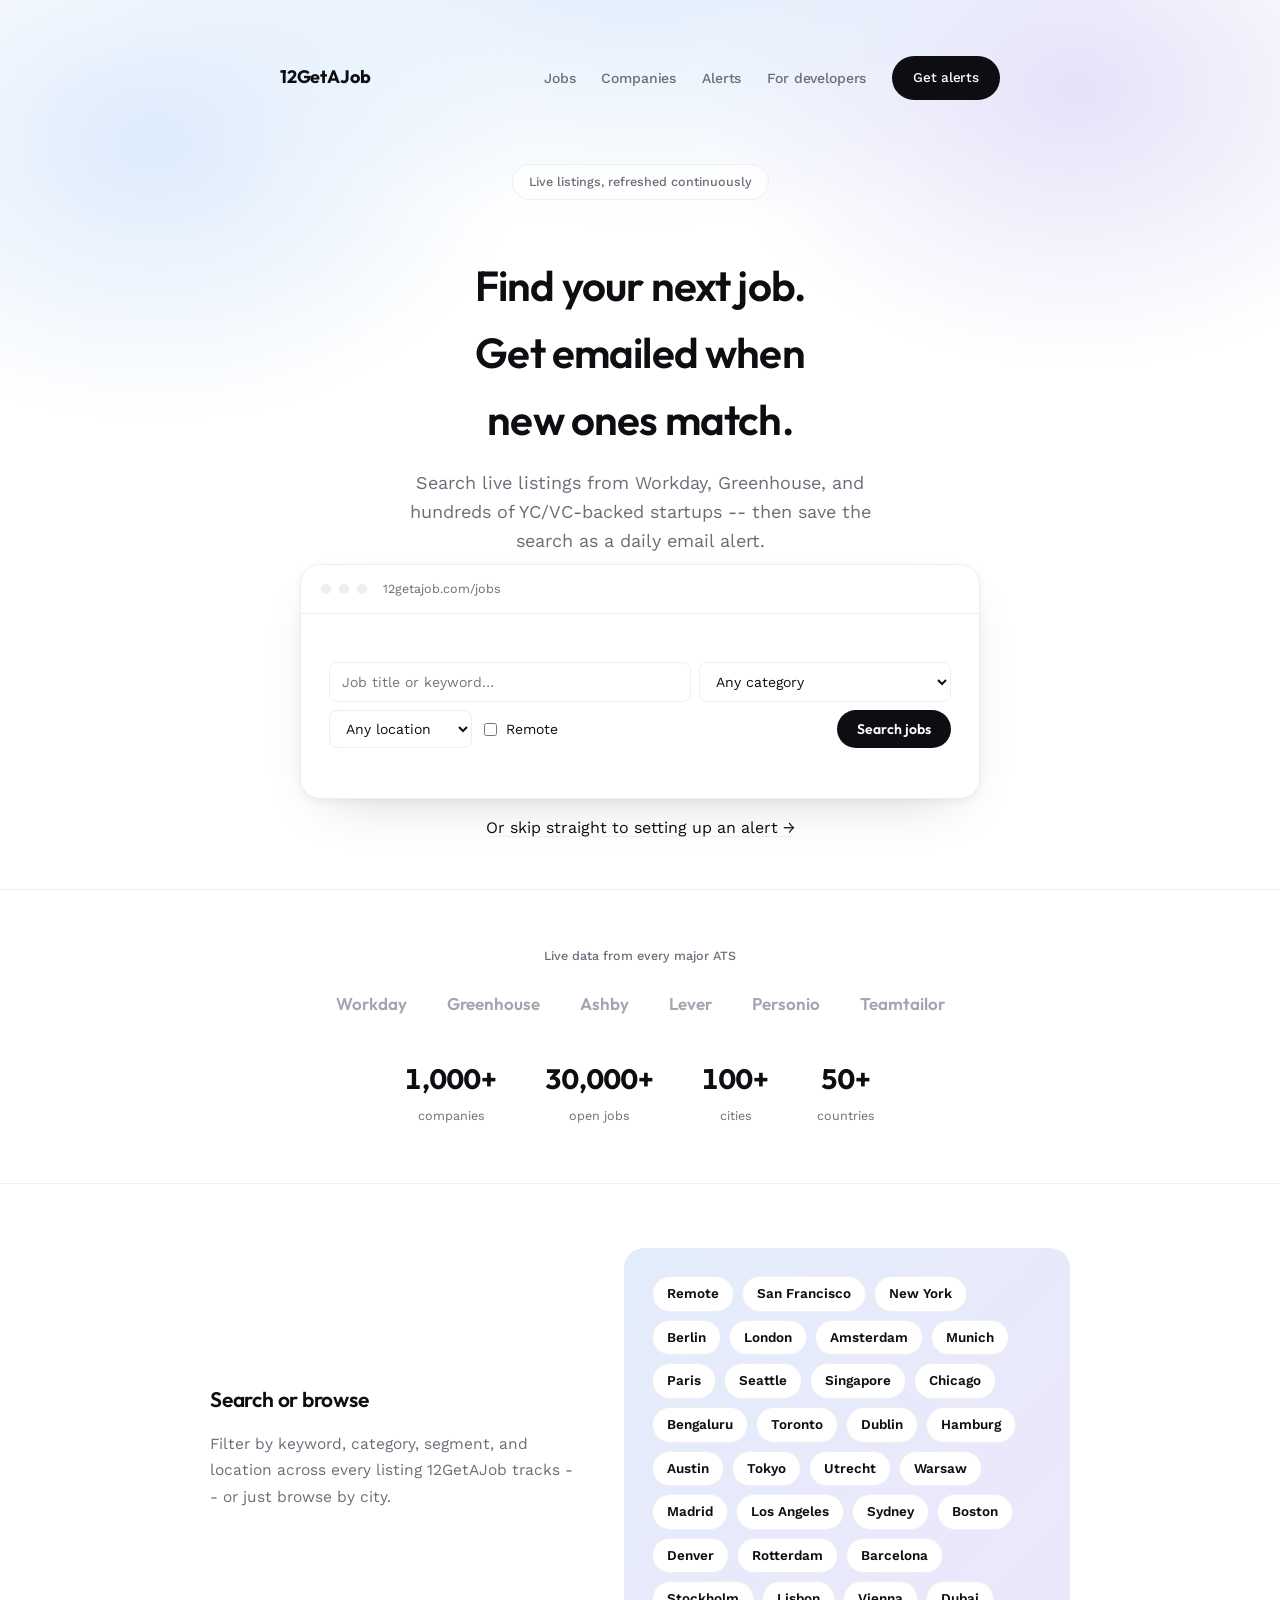
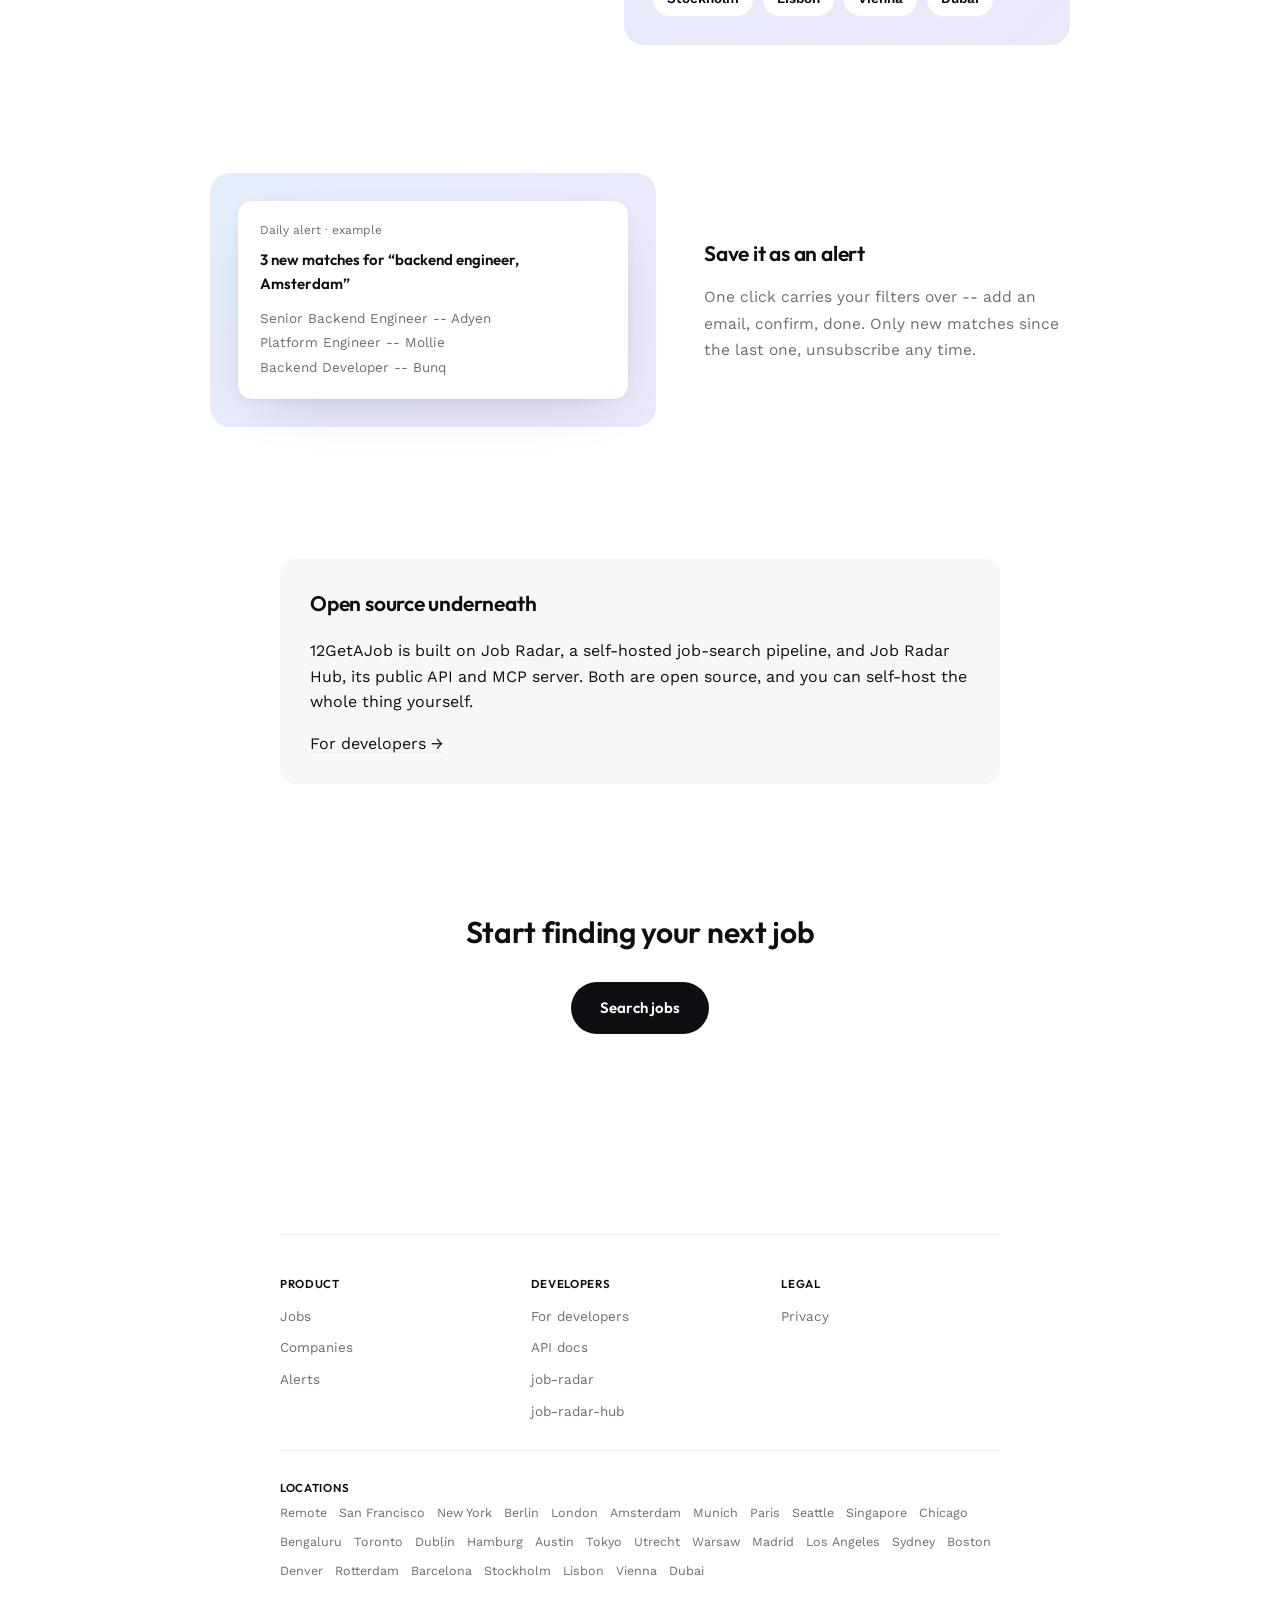
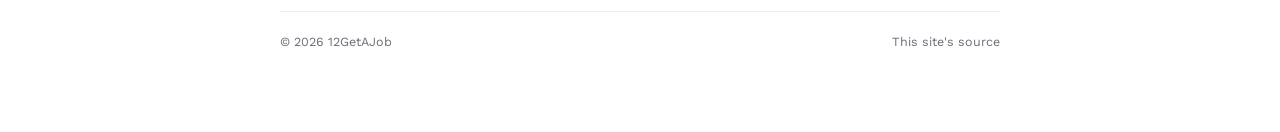
==== index.html @ 4a9e20c9 "Rebuild the homepage as "Drift" -- soft gradient, black-forward, fresh Implements the approved Desig" ====
<!doctype html>
<html lang="en">
<head>
  <meta charset="utf-8">
  <meta name="viewport" content="width=device-width, initial-scale=1">
  <link rel="icon" type="image/svg+xml" href="/favicon.svg">
  <link rel="icon" href="/favicon.ico" sizes="32x32">
  <link rel="apple-touch-icon" href="/apple-touch-icon.png">
  <title>12GetAJob</title>
  <meta name="description" content="Search live job listings and get a daily email when new ones match your saved search.">
  <meta name="theme-color" content="#0e0e12" media="(prefers-color-scheme: light)">
  <meta name="theme-color" content="#0b0b0d" media="(prefers-color-scheme: dark)">
  <meta name="color-scheme" content="light dark">
  <meta property="og:type" content="website">
  <meta property="og:url" content="https://12getajob.com/">
  <meta property="og:title" content="12GetAJob">
  <meta property="og:description" content="Search live job listings and get a daily email when new ones match your saved search.">
  <link rel="canonical" href="https://12getajob.com/">
  <link rel="preconnect" href="https://fonts.googleapis.com">
  <link rel="preconnect" href="https://fonts.gstatic.com" crossorigin>
  <link href="https://fonts.googleapis.com/css2?family=Outfit:wght@500;600;700&family=Work+Sans:wght@400;500;600&display=swap" rel="stylesheet">
  <link rel="stylesheet" href="/assets/style.css?v=5">
  <script type="module" src="/assets/analytics.js"></script>
</head>
<body>
  <a href="#main-content" class="skip-link">Skip to main content</a>
  <main id="main-content">
    <div class="hero">
      <div class="hero-inner">
        <header class="site-header" role="banner">
          <a href="/">12GetAJob</a>
          <nav>
            <a href="/jobs">Jobs</a>
            <a href="/companies">Companies</a>
            <a href="/alerts">Alerts</a>
            <a href="/developers">For developers</a>
            <a href="/alerts" class="pill-btn pill-btn-dark">Get alerts</a>
          </nav>
        </header>

        <div style="display: flex; flex-direction: column; align-items: center; text-align: center; padding-top: 24px;">
          <span class="hero-badge">Live listings, refreshed continuously</span>
          <h1 style="max-width: 18ch;">Find your next job. Get emailed when new ones match.</h1>
          <p class="tagline" style="margin: 12px 0 0; max-width: 44ch;">Search live listings from Workday, Greenhouse, and hundreds of YC/VC-backed startups -- then save the search as a daily email alert.</p>
        </div>

        <div class="browser-card" style="max-width: 680px; margin-left: auto; margin-right: auto;">
          <div class="browser-card-bar">
            <span class="dot"></span><span class="dot"></span><span class="dot"></span>
            <span class="url">12getajob.com/jobs</span>
          </div>
          <div class="browser-card-body">
            <form id="search-form">
              <div class="filters">
                <input type="search" id="q" placeholder="Job title or keyword&hellip;" aria-label="Job title or keyword">
                <select id="category-filter" aria-label="Category"><option value="">Any category</option></select>
                <div style="display:flex; gap:8px; flex:1 1 220px;">
                  <select id="location" aria-label="Location"><option value="">Any location</option></select>
                  <label style="display:flex; align-items:center; gap:6px; font-size:14px; white-space:nowrap;">
                    <input type="checkbox" id="remote-only"> Remote
                  </label>
                </div>
                <button type="submit">Search jobs</button>
              </div>
            </form>
          </div>
        </div>
        <p style="margin: 0 0 8px; text-align: center;"><a href="/alerts">Or skip straight to setting up an alert &rarr;</a></p>
      </div>
    </div>

    <div class="sources-row">
      <span class="label">Live data from every major ATS</span>
      <div class="logos">
        <span>Workday</span>
        <span>Greenhouse</span>
        <span>Ashby</span>
        <span>Lever</span>
        <span>Personio</span>
        <span>Teamtailor</span>
      </div>
    </div>

    <div class="stats-row">
      <div><span class="n" id="stat-companies">&hellip;</span><span class="l">companies</span></div>
      <div><span class="n" id="stat-jobs">&hellip;</span><span class="l">open jobs</span></div>
      <div><span class="n">100+</span><span class="l">cities</span></div>
      <div><span class="n">50+</span><span class="l">countries</span></div>
    </div>

    <div class="feature-block">
      <div class="copy">
        <h2>Search or browse</h2>
        <p>Filter by keyword, category, segment, and location across every listing 12GetAJob tracks -- or just browse by city.</p>
      </div>
      <div class="visual">
        <div id="location-chips" class="chip-list" style="margin: 0;"></div>
      </div>
    </div>

    <div class="feature-block reverse">
      <div class="copy">
        <h2>Save it as an alert</h2>
        <p>One click carries your filters over -- add an email, confirm, done. Only new matches since the last one, unsubscribe any time.</p>
      </div>
      <div class="visual">
        <div style="background: var(--surface); border-radius: 14px; padding: 20px 22px; box-shadow: var(--shadow); width: 100%;">
          <div style="font-size: 12px; color: var(--muted); margin-bottom: 8px;">Daily alert &middot; example</div>
          <div style="font-family: 'Outfit', sans-serif; font-weight: 600; font-size: 15px; margin-bottom: 10px;">3 new matches for &ldquo;backend engineer, Amsterdam&rdquo;</div>
          <div style="font-size: 13.5px; color: var(--muted); line-height: 1.8;">Senior Backend Engineer -- Adyen<br>Platform Engineer -- Mollie<br>Backend Developer -- Bunq</div>
        </div>
      </div>
    </div>

    <div class="wrap">
      <div class="muted-section">
        <h2>Open source underneath</h2>
        <p>
          12GetAJob is built on <a href="https://github.com/woskam/job-radar">Job Radar</a>, a
          self-hosted job-search pipeline, and <a href="https://github.com/woskam/job-radar-hub">Job Radar Hub</a>,
          its public API and MCP server. Both are open source, and you can self-host the whole thing yourself.
        </p>
        <p style="margin-bottom: 0;"><a href="/developers">For developers &rarr;</a></p>
      </div>
    </div>

    <div class="cta-section">
      <h2>Start finding your next job</h2>
      <a href="/jobs" class="pill-btn pill-btn-dark">Search jobs</a>
    </div>

    <div class="wrap">
      <footer class="site-footer" role="contentinfo">
        <div class="site-footer-grid">
          <div>
            <h4>Product</h4>
            <a href="/jobs">Jobs</a>
            <a href="/companies">Companies</a>
            <a href="/alerts">Alerts</a>
          </div>
          <div>
            <h4>Developers</h4>
            <a href="/developers">For developers</a>
            <a href="/api">API docs</a>
            <a href="https://github.com/woskam/job-radar">job-radar</a>
            <a href="https://github.com/woskam/job-radar-hub">job-radar-hub</a>
          </div>
          <div>
            <h4>Legal</h4>
            <a href="/privacy">Privacy</a>
          </div>
        </div>
        <div class="site-footer-locations">
          <h4>Locations</h4>
          <div class="site-footer-locations-list">
            <a href="/jobs/remote">Remote</a>
            <a href="/jobs/san-francisco">San Francisco</a>
            <a href="/jobs/new-york">New York</a>
            <a href="/jobs/berlin">Berlin</a>
            <a href="/jobs/london">London</a>
            <a href="/jobs/amsterdam">Amsterdam</a>
            <a href="/jobs/munich">Munich</a>
            <a href="/jobs/paris">Paris</a>
            <a href="/jobs/seattle">Seattle</a>
            <a href="/jobs/singapore">Singapore</a>
            <a href="/jobs/chicago">Chicago</a>
            <a href="/jobs/bengaluru">Bengaluru</a>
            <a href="/jobs/toronto">Toronto</a>
            <a href="/jobs/dublin">Dublin</a>
            <a href="/jobs/hamburg">Hamburg</a>
            <a href="/jobs/austin">Austin</a>
            <a href="/jobs/tokyo">Tokyo</a>
            <a href="/jobs/utrecht">Utrecht</a>
            <a href="/jobs/warsaw">Warsaw</a>
            <a href="/jobs/madrid">Madrid</a>
            <a href="/jobs/los-angeles">Los Angeles</a>
            <a href="/jobs/sydney">Sydney</a>
            <a href="/jobs/boston">Boston</a>
            <a href="/jobs/denver">Denver</a>
            <a href="/jobs/rotterdam">Rotterdam</a>
            <a href="/jobs/barcelona">Barcelona</a>
            <a href="/jobs/stockholm">Stockholm</a>
            <a href="/jobs/lisbon">Lisbon</a>
            <a href="/jobs/vienna">Vienna</a>
            <a href="/jobs/dubai">Dubai</a>
          </div>
        </div>
        <div class="site-footer-bottom">
          <span>&copy; 2026 12GetAJob</span>
          <a href="https://github.com/woskam/job-radar-site">This site's source</a>
        </div>
      </footer>
    </div>
  </main>

  <script type="module">
    import { CATEGORIES } from '/assets/categories.js';
    import { LOCATIONS } from '/assets/locations.js';

    // Real aggregate counts from the Hub (COUNT(*), not the len(results)
    // capped-at-limit figure GET /jobs returns) -- fetched directly
    // cross-origin, same public+CORS-enabled pattern as /alerts/subscribe,
    // no Function proxy needed since nothing secret is involved.
    fetch('https://hub.12getajob.com/stats')
      .then((r) => r.json())
      .then((data) => {
        document.getElementById('stat-companies').textContent = data.companies.toLocaleString('en-US');
        document.getElementById('stat-jobs').textContent = data.jobs.toLocaleString('en-US');
      })
      .catch(() => {
        document.getElementById('stat-companies').textContent = '1,000+';
        document.getElementById('stat-jobs').textContent = '30,000+';
      });

    const categorySelect = document.getElementById('category-filter');
    for (const c of CATEGORIES) {
      const opt = document.createElement('option');
      opt.value = c; opt.textContent = c;
      categorySelect.appendChild(opt);
    }

    const locationSelect = document.getElementById('location');
    for (const loc of LOCATIONS) {
      if (loc.slug === 'remote') continue; // covered by the separate Remote checkbox
      const opt = document.createElement('option');
      opt.value = loc.name.toLowerCase(); opt.textContent = loc.name;
      locationSelect.appendChild(opt);
    }

    const chipsEl = document.getElementById('location-chips');
    for (const loc of LOCATIONS) {
      const a = document.createElement('a');
      a.className = 'chip-link';
      a.href = `/jobs/${loc.slug}`;
      a.textContent = loc.name;
      chipsEl.appendChild(a);
    }

    document.getElementById('search-form').addEventListener('submit', (e) => {
      e.preventDefault();
      const q = document.getElementById('q').value.trim();
      const category = categorySelect.value;
      const remoteOnly = document.getElementById('remote-only').checked;
      const location = document.getElementById('location').value;

      // Location/remote or category alone, with no keyword, is exactly
      // what a /jobs/{slug} landing page represents -- go straight there,
      // same URL a chip click produces, instead of /jobs?location_mode=...
      if (!q) {
        const loc = remoteOnly ? 'remote' : (location ? (LOCATIONS.find((l) => l.name.toLowerCase() === location) || {}).slug : null);
        if (loc && !category) { window.location.href = `/jobs/${loc}`; return; }
        if (category && !loc) { window.location.href = `/jobs/${category}`; return; }
      }

      const params = new URLSearchParams();
      if (q) params.set('keywords', q);
      if (category) params.set('category', category);
      if (remoteOnly) params.set('location_mode', 'remote');
      else if (location) params.set('location_mode', location);
      window.location.href = '/jobs' + (params.toString() ? '?' + params.toString() : '');
    });
  </script>
</body>
</html>
---- assets/style.css ----
:root {
  color-scheme: light dark;
  --bg: #ffffff;
  --surface: #ffffff;
  --text: #0e0e12;
  --muted: #6e6c78;
  --border: #efeef3;
  --accent: #0e0e12;
  --accent-ink: #ffffff;
  --code-bg: #f7f7f9;
  --badge-bg: #f1eefb;
  --shadow: 0 20px 60px -28px rgba(14, 14, 18, 0.22), 0 2px 8px rgba(14, 14, 18, 0.05);
  /* Hero wash -- three soft, off-center radial blooms fading to white.
     Light mode only look on purpose (see the dark-mode override below):
     the same pastel wash on a near-black page would read as a mistake,
     not "fresh". */
  --hero-wash:
    radial-gradient(ellipse 900px 480px at 50% -8%, #dceafb 0%, rgba(220, 234, 251, 0) 62%),
    radial-gradient(ellipse 640px 480px at 84% 10%, #e7e1f9 0%, rgba(231, 225, 249, 0) 58%),
    radial-gradient(ellipse 640px 480px at 12% 16%, #ddebfc 0%, rgba(221, 235, 252, 0) 58%),
    #ffffff;
}
@media (prefers-color-scheme: dark) {
  :root {
    --bg: #0b0b0d;
    --surface: #17171b;
    --text: #f3f3f5;
    --muted: #9b99a5;
    --border: #2a2a30;
    --accent: #f3f3f5;
    --accent-ink: #0e0e12;
    --code-bg: #1c1c21;
    --badge-bg: #201f2b;
    --shadow: 0 20px 60px -28px rgba(0, 0, 0, 0.55), 0 2px 8px rgba(0, 0, 0, 0.3);
    --hero-wash:
      radial-gradient(ellipse 900px 480px at 50% -8%, rgba(90, 116, 168, 0.28) 0%, rgba(90, 116, 168, 0) 62%),
      #0b0b0d;
  }
}

* { box-sizing: border-box; }

body {
  margin: 0;
  background: var(--bg);
  color: var(--text);
  font-family: "Work Sans", -apple-system, BlinkMacSystemFont, "Segoe UI", Roboto, sans-serif;
  line-height: 1.6;
  -webkit-font-smoothing: antialiased;
}

.wrap {
  max-width: 760px;
  margin: 0 auto;
  padding: 48px 20px 80px;
}
.wrap.wide { max-width: 920px; }

/* Hero -- full-bleed band behind the headline + filter bar, used on the
   homepage and /jobs.html. Not nested inside .wrap -- it's its own
   full-width block with its own inner max-width container, so .wrap's
   side padding never doubles up. */
.hero {
  width: 100%;
  background: var(--hero-wash);
  border-bottom: 1px solid var(--border);
}
.hero-inner {
  max-width: 760px;
  margin: 0 auto;
  padding: 56px 20px 40px;
}
.hero h1 { font-size: 42px; max-width: 15ch; text-wrap: balance; }
.hero p.tagline { font-size: 18px; max-width: 46ch; }
@media (max-width: 480px) {
  .hero h1 { font-size: 30px; }
}

/* Homepage-only: pill badge, floating "browser card" search, sources
   row, stat row, feature blocks, bottom CTA. */
.hero-badge {
  display: inline-flex;
  align-items: center;
  gap: 8px;
  background: rgba(255, 255, 255, 0.7);
  border: 1px solid var(--border);
  color: var(--muted);
  font-size: 12.5px;
  font-weight: 500;
  padding: 7px 16px;
  border-radius: 999px;
  margin-bottom: 24px;
}
@media (prefers-color-scheme: dark) {
  .hero-badge { background: rgba(255, 255, 255, 0.06); }
}

.browser-card {
  background: var(--surface);
  border: 1px solid var(--border);
  border-radius: 20px;
  box-shadow: var(--shadow);
  overflow: hidden;
  margin: 8px 0 16px;
}
.browser-card-bar {
  display: flex;
  align-items: center;
  gap: 8px;
  padding: 14px 20px;
  border-bottom: 1px solid var(--border);
}
.browser-card-bar .dot {
  width: 10px;
  height: 10px;
  border-radius: 50%;
  background: var(--border);
  display: inline-block;
}
.browser-card-bar .url {
  margin-left: 8px;
  font-size: 12.5px;
  color: var(--muted);
}
.browser-card-body { padding: 28px 28px 30px; }

.sources-row {
  display: flex;
  flex-direction: column;
  align-items: center;
  text-align: center;
  padding: 56px 20px 8px;
}
.sources-row .label { font-size: 12.5px; font-weight: 500; color: var(--muted); margin-bottom: 24px; }
.sources-row .logos {
  display: flex;
  gap: 40px;
  align-items: center;
  flex-wrap: wrap;
  justify-content: center;
  font-family: "Outfit", sans-serif;
  font-weight: 600;
  font-size: 17px;
  color: #a6a4b0;
}
@media (prefers-color-scheme: dark) { .sources-row .logos { color: #55545e; } }

.stats-row {
  display: flex;
  justify-content: center;
  gap: 48px;
  flex-wrap: wrap;
  padding: 32px 20px 56px;
  border-bottom: 1px solid var(--border);
  text-align: center;
}
.stats-row .n {
  display: block;
  font-family: "Outfit", sans-serif;
  font-weight: 700;
  font-size: 28px;
  font-variant-numeric: tabular-nums;
}
.stats-row .l { font-size: 12.5px; color: var(--muted); margin-top: 2px; }

.feature-block {
  display: flex;
  align-items: center;
  gap: 48px;
  padding: 64px 20px;
  max-width: 900px;
  margin: 0 auto;
}
.feature-block.reverse { flex-direction: row-reverse; }
.feature-block .copy { flex: 1 1 280px; }
.feature-block .copy h2 { margin: 0 0 14px; border: none; padding: 0; }
.feature-block .copy p { font-size: 15.5px; line-height: 1.7; color: var(--muted); margin: 0; }
.feature-block .visual {
  flex: 1 1 360px;
  background: linear-gradient(135deg, #e3edfb 0%, #ece7fb 100%);
  border-radius: 20px;
  padding: 28px;
  min-height: 180px;
  box-sizing: border-box;
  display: flex;
  align-items: center;
}
@media (prefers-color-scheme: dark) {
  .feature-block .visual { background: linear-gradient(135deg, #1c2233 0%, #241f30 100%); }
}
@media (max-width: 620px) {
  .feature-block, .feature-block.reverse { flex-direction: column; }
}

.cta-section {
  display: flex;
  flex-direction: column;
  align-items: center;
  text-align: center;
  padding: 24px 20px 88px;
}
.cta-section h2 { border: none; padding: 0; margin: 0 0 26px; font-size: 30px; }

.pill-btn {
  display: inline-flex;
  align-items: center;
  justify-content: center;
  font-family: "Outfit", sans-serif;
  font-weight: 600;
  font-size: 15px;
  padding: 13px 28px;
  border-radius: 999px;
  text-decoration: none;
  cursor: pointer;
  border: 1px solid transparent;
  transition: opacity 0.15s, transform 0.1s;
}
.pill-btn:hover { opacity: 0.9; transform: translateY(-1px); }
.pill-btn-dark { background: var(--accent); color: var(--accent-ink); }
.pill-btn-light { background: var(--surface); color: var(--text); border-color: var(--border); }

header.site-header {
  display: flex;
  align-items: center;
  justify-content: space-between;
  margin-bottom: 40px;
  flex-wrap: wrap;
  gap: 12px;
}

header.site-header a { color: var(--text); text-decoration: none; font-weight: 700; font-size: 18px; letter-spacing: -0.01em; font-family: "Outfit", sans-serif; }
header.site-header nav {
  display: flex;
  align-items: center;
  gap: 8px;
  flex-wrap: wrap;
}
header.site-header nav a {
  display: inline-block;
  font-weight: 500;
  font-size: 14px;
  font-family: "Work Sans", sans-serif;
  color: var(--muted);
  margin-left: 18px;
  padding: 6px 0;
  text-decoration: none;
  transition: color 0.15s;
}
header.site-header nav a:hover { color: var(--text); }
header.site-header nav a.pill-btn {
  margin-left: 18px;
  padding: 10px 20px;
  font-size: 13.5px;
  /* .pill-btn-dark's white text would otherwise lose to the plain nav
     link color rule above (header.site-header nav a), which is more
     specific than a single class -- restate it here at matching
     specificity so the button doesn't render with muted-gray text. */
  color: var(--accent-ink);
}
header.site-header nav a.pill-btn:hover { color: var(--accent-ink); opacity: 0.9; }

/* Visually hidden but focusable -- used for the skip link, which must
   appear on-screen when focused, and .sr-only, which must never appear. */
.skip-link {
  position: absolute;
  left: -9999px;
  top: 0;
  padding: 0.5em 1em;
  background: var(--bg);
  color: var(--text);
  z-index: 100;
}
.skip-link:focus {
  left: 0.5em;
  top: 0.5em;
}
.sr-only {
  position: absolute;
  width: 1px;
  height: 1px;
  padding: 0;
  margin: -1px;
  overflow: hidden;
  clip: rect(0, 0, 0, 0);
  white-space: nowrap;
  border: 0;
}

h1, h2, h3 { font-family: "Outfit", sans-serif; }
h1 { font-size: 32px; font-weight: 600; letter-spacing: -0.02em; margin-bottom: 4px; text-wrap: balance; }
h2 { font-size: 21px; font-weight: 600; margin-top: 44px; border-top: 1px solid var(--border); padding-top: 28px; letter-spacing: -0.01em; }
h3 { font-size: 16px; font-weight: 600; margin-top: 24px; }
p.tagline { color: var(--muted); font-size: 17px; margin-top: 0; }

a { color: var(--text); text-decoration: underline; text-decoration-color: var(--border); text-underline-offset: 3px; }
a:hover { text-decoration-color: currentColor; }
a:focus-visible, button:focus-visible, input:focus-visible, select:focus-visible {
  outline: 2px solid var(--text);
  outline-offset: 2px;
}

code, pre {
  font-family: ui-monospace, "SF Mono", Menlo, Consolas, monospace;
  background: var(--code-bg);
  border-radius: 6px;
}
code { padding: 2px 6px; font-size: 0.9em; }
pre { padding: 16px; overflow-x: auto; font-size: 13.5px; }
pre code { padding: 0; background: none; }

.card {
  background: var(--surface);
  border: 1px solid var(--border);
  border-radius: 12px;
  box-shadow: var(--shadow);
  padding: 18px 20px;
  margin: 14px 0;
}
.card h3 { margin-top: 0; }

.filters {
  display: flex;
  flex-wrap: wrap;
  gap: 8px;
  margin: 20px 0;
}
.filters input, .filters select {
  font: inherit;
  font-size: 14px;
  color: var(--text);
  background: var(--surface);
  border: 1px solid var(--border);
  border-radius: 8px;
  padding: 8px 12px;
}
.filters input { flex: 1 1 200px; }

button {
  font-family: "Outfit", sans-serif;
  font-size: 14px;
  font-weight: 600;
  color: var(--accent-ink);
  background: var(--accent);
  border: none;
  border-radius: 999px;
  padding: 10px 20px;
  cursor: pointer;
  align-self: flex-start;
  transition: transform 0.1s, opacity 0.15s;
}
button:hover { opacity: 0.9; transform: translateY(-1px); }
button:active { transform: translateY(0); }

.job-card {
  background: var(--surface);
  border: 1px solid var(--border);
  border-radius: 12px;
  box-shadow: var(--shadow);
  padding: 16px 18px;
  margin: 12px 0;
}
.job-card h3 { margin: 0 0 4px; font-size: 16.5px; font-family: "Work Sans", sans-serif; }
.job-card .meta { color: var(--muted); font-size: 14px; margin-bottom: 8px; }
.job-card .badges { display: flex; gap: 6px; flex-wrap: wrap; }

.badge {
  display: inline-block;
  font-size: 12px;
  font-weight: 600;
  color: var(--muted);
  background: var(--badge-bg);
  border-radius: 999px;
  padding: 3px 10px;
}

.chip-list {
  display: flex;
  flex-wrap: wrap;
  gap: 8px;
  margin: 16px 0;
}
.chip-link {
  display: inline-block;
  font-size: 13.5px;
  font-weight: 600;
  color: var(--text);
  background: var(--surface);
  border: 1px solid var(--border);
  border-radius: 999px;
  padding: 6px 14px;
  text-decoration: none;
  transition: background 0.15s, color 0.15s;
}
.chip-link:hover, .chip-link:focus-visible {
  background: var(--accent);
  color: var(--accent-ink);
  border-color: var(--accent);
}

.pagination {
  display: flex;
  justify-content: space-between;
  align-items: center;
  margin: 24px 0;
  font-size: 14px;
}
.pagination button:disabled { opacity: 0.4; cursor: default; transform: none; }

.muted-section {
  background: var(--code-bg);
  border-radius: 16px;
  padding: 28px 30px;
  margin: 20px 0;
}
.muted-section h2 { margin-top: 0; border-top: none; padding-top: 0; }

table { border-collapse: collapse; width: 100%; font-size: 14px; }
th, td { text-align: left; padding: 8px 10px; border-bottom: 1px solid var(--border); }
th { color: var(--muted); font-weight: 700; }

.agent-note {
  font-size: 13.5px;
  color: var(--muted);
  border-left: 3px solid var(--text);
  padding: 4px 0 4px 14px;
  margin: 16px 0;
}

/* Site footer -- primary nav (Product/Developers/Legal) first, the much
   longer Locations list clearly secondary (smaller, denser, its own
   divider) so it fills the footer out for SEO without dominating it
   visually, then a bottom bar. */
.site-footer {
  margin-top: 64px;
  padding-top: 40px;
  border-top: 1px solid var(--border);
  color: var(--muted);
  font-size: 13.5px;
}
.site-footer-grid {
  display: grid;
  grid-template-columns: repeat(3, 1fr);
  gap: 32px;
  margin-bottom: 8px;
}
.site-footer-grid > div {
  display: flex;
  flex-direction: column;
  gap: 10px;
}
.site-footer-grid h4, .site-footer-locations h4 {
  font-family: "Outfit", sans-serif;
  font-size: 11.5px;
  font-weight: 600;
  letter-spacing: 0.06em;
  text-transform: uppercase;
  color: var(--text);
  margin: 0 0 2px;
}
.site-footer-grid a { color: var(--muted); text-decoration: none; }
.site-footer-grid a:hover { color: var(--text); }
.site-footer-locations {
  padding-top: 28px;
  margin-top: 28px;
  border-top: 1px solid var(--border);
  margin-bottom: 8px;
}
.site-footer-locations-list {
  display: flex;
  flex-wrap: wrap;
  gap: 4px 12px;
  font-size: 12.5px;
  line-height: 2;
}
.site-footer-locations-list a { color: var(--muted); text-decoration: none; }
.site-footer-locations-list a:hover { color: var(--text); text-decoration: underline; }
.site-footer-bottom {
  display: flex;
  justify-content: space-between;
  align-items: center;
  flex-wrap: wrap;
  gap: 8px;
  margin-top: 28px;
  padding-top: 20px;
  border-top: 1px solid var(--border);
  font-size: 12.5px;
}
.site-footer-bottom a { color: var(--muted); text-decoration: none; }
@media (max-width: 480px) {
  .site-footer-grid { grid-template-columns: 1fr 1fr; }
}
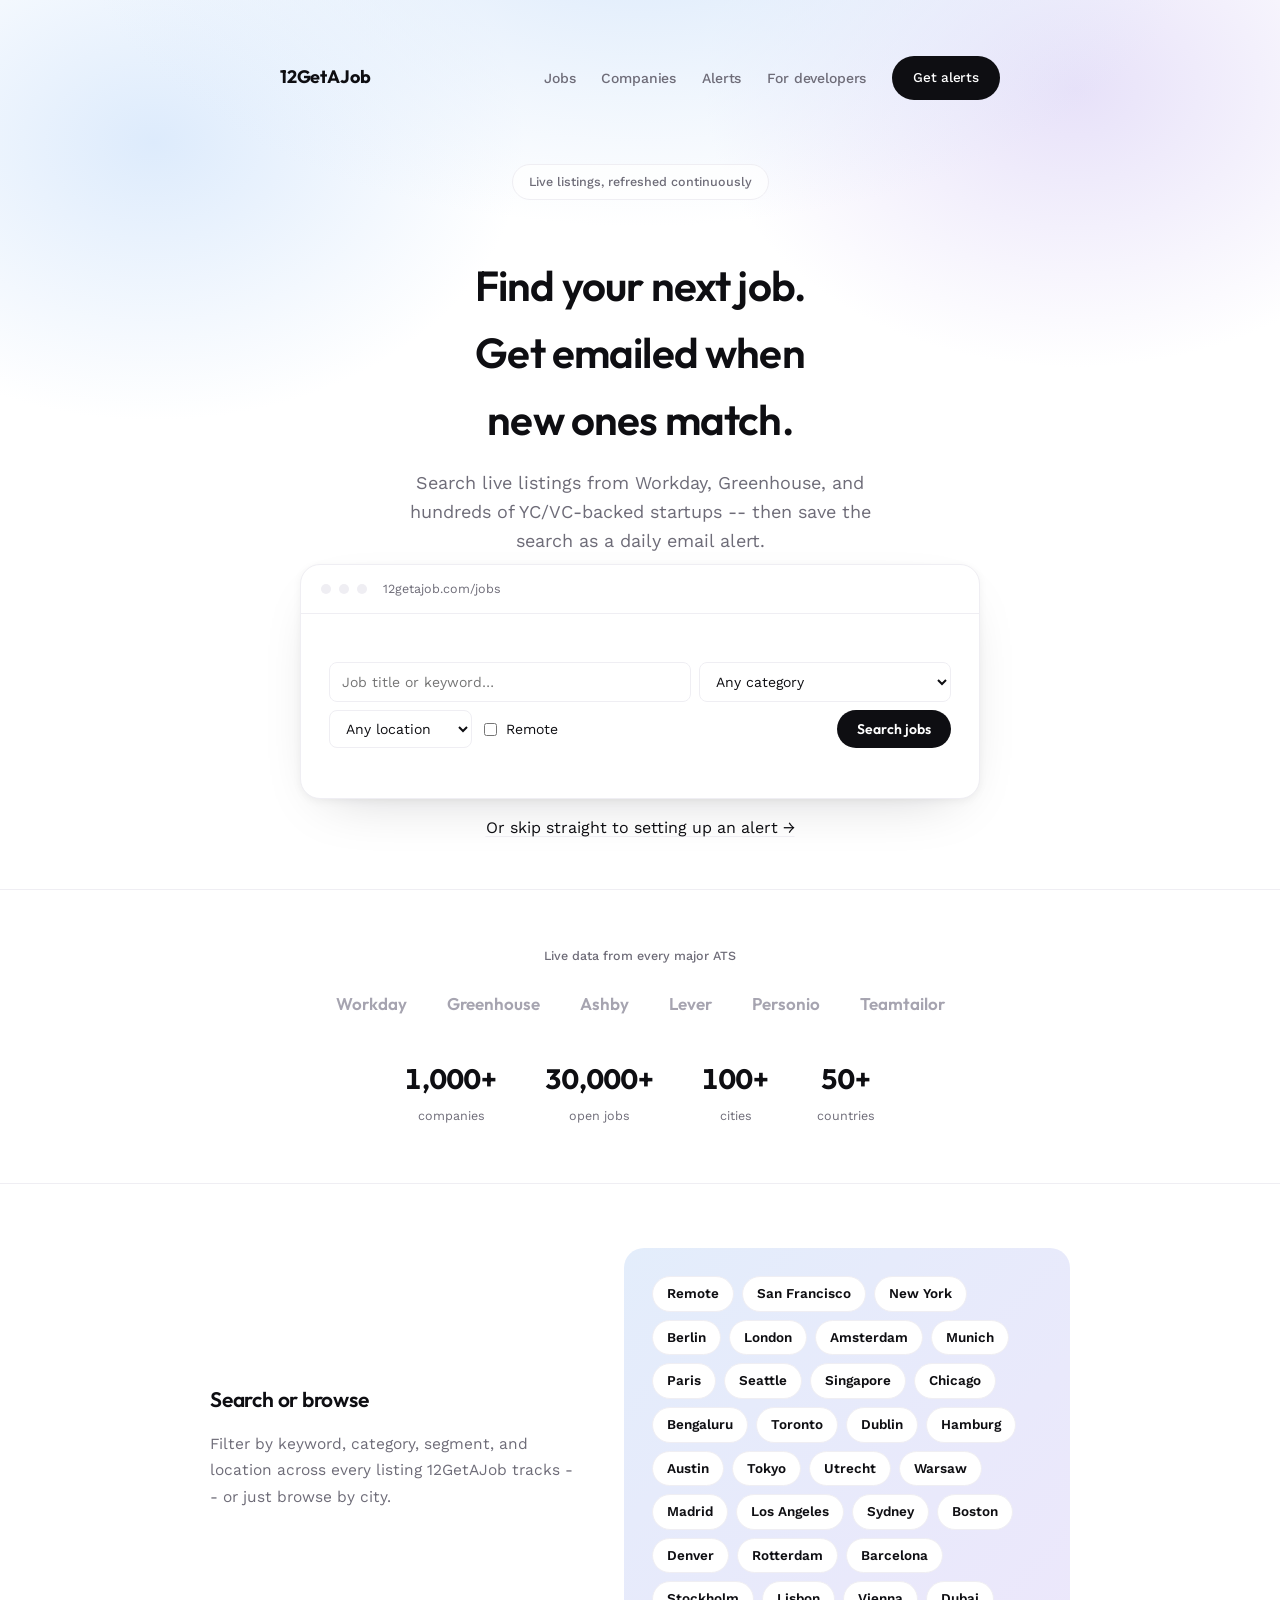
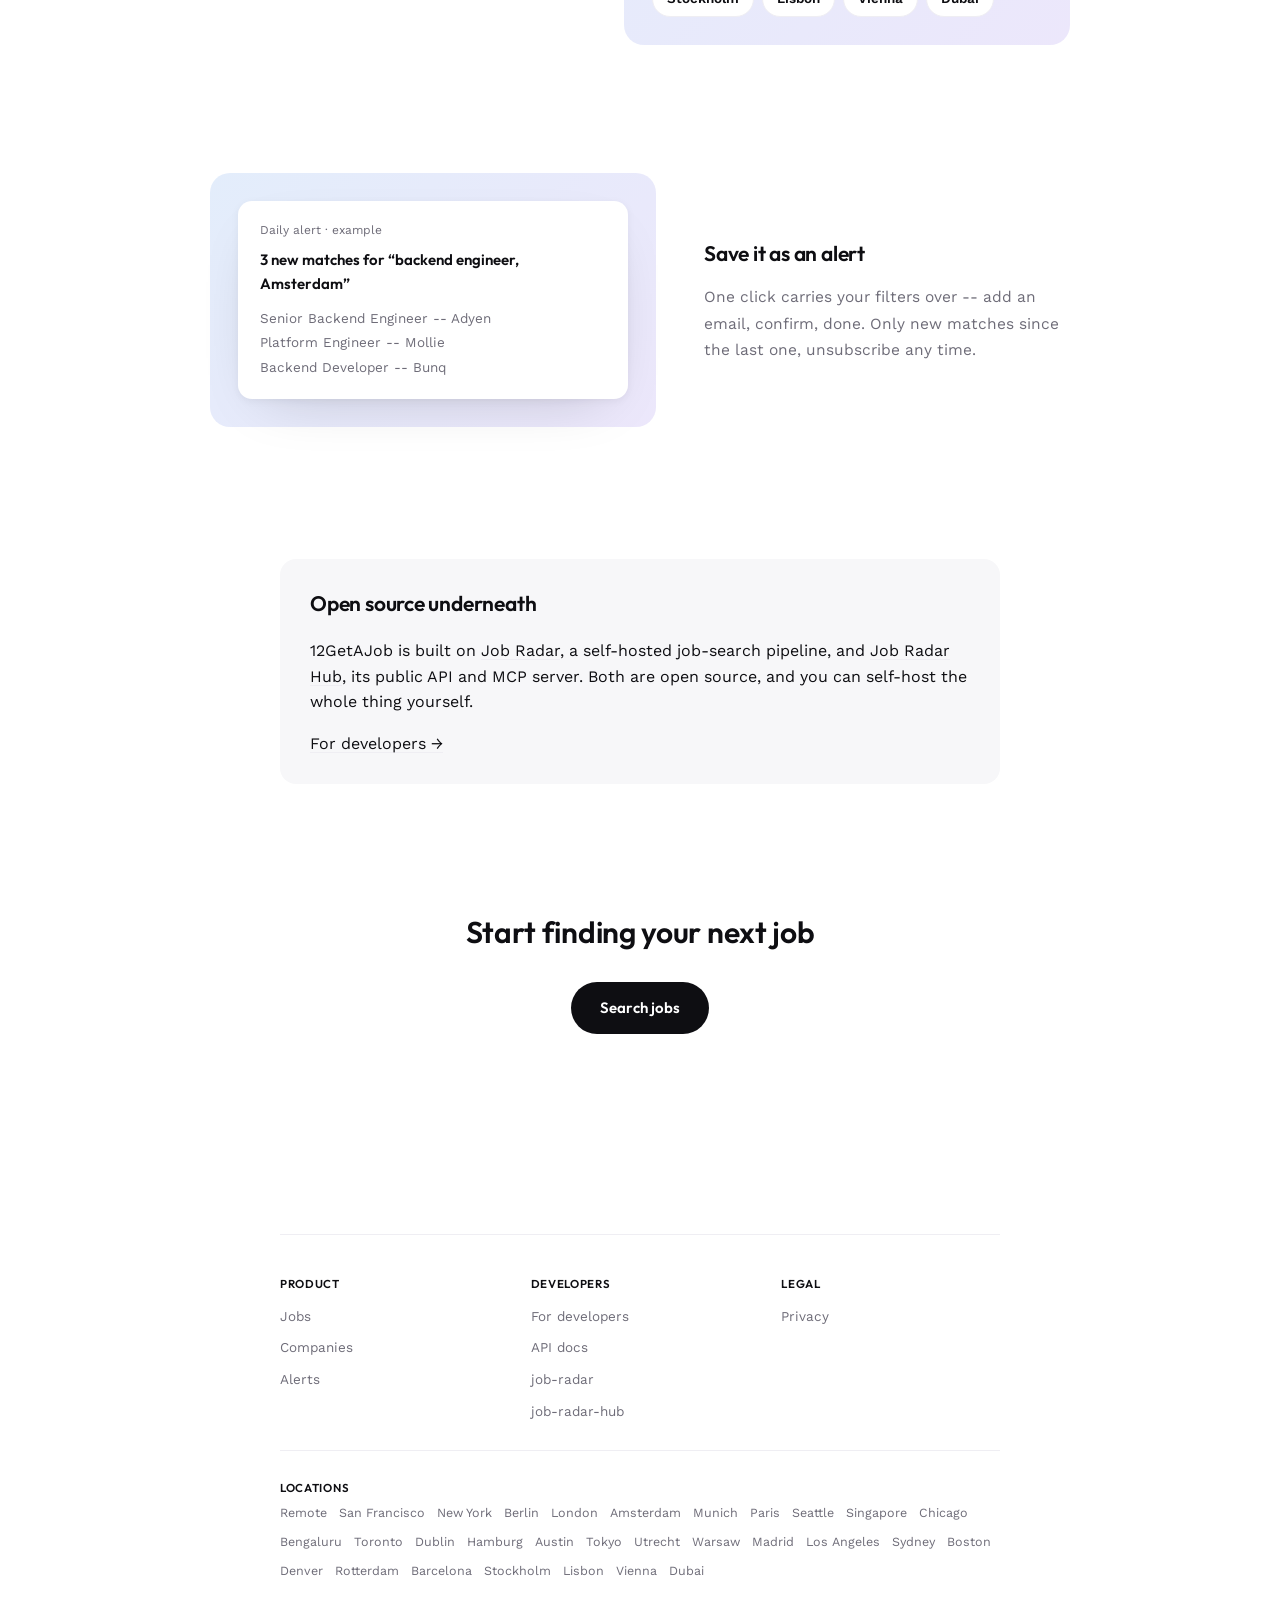
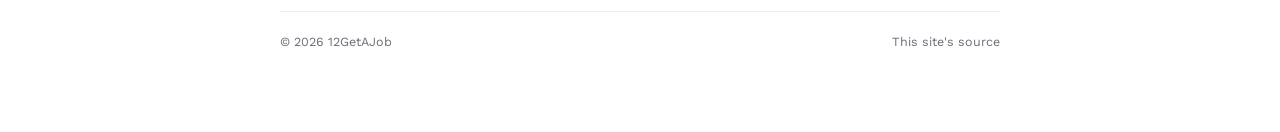
==== commit 09e629a4: "Force a compositing layer on the location-chips card Reported: after the DocumentFragment fix, the s" ====
--- a/index.html
+++ b/index.html
@@ -19,7 +19,7 @@
   <link rel="preconnect" href="https://fonts.googleapis.com">
   <link rel="preconnect" href="https://fonts.gstatic.com" crossorigin>
   <link href="https://fonts.googleapis.com/css2?family=Outfit:wght@500;600;700&family=Work+Sans:wght@400;500;600&display=swap" rel="stylesheet">
-  <link rel="stylesheet" href="/assets/style.css?v=5">
+  <link rel="stylesheet" href="/assets/style.css?v=8">
   <script type="module" src="/assets/analytics.js"></script>
 </head>
 <body>
@@ -133,25 +133,25 @@
       <footer class="site-footer" role="contentinfo">
         <div class="site-footer-grid">
           <div>
-            <h4>Product</h4>
+            <h3 class="site-footer-heading">Product</h3>
             <a href="/jobs">Jobs</a>
             <a href="/companies">Companies</a>
             <a href="/alerts">Alerts</a>
           </div>
           <div>
-            <h4>Developers</h4>
+            <h3 class="site-footer-heading">Developers</h3>
             <a href="/developers">For developers</a>
             <a href="/api">API docs</a>
             <a href="https://github.com/woskam/job-radar">job-radar</a>
             <a href="https://github.com/woskam/job-radar-hub">job-radar-hub</a>
           </div>
           <div>
-            <h4>Legal</h4>
+            <h3 class="site-footer-heading">Legal</h3>
             <a href="/privacy">Privacy</a>
           </div>
         </div>
         <div class="site-footer-locations">
-          <h4>Locations</h4>
+          <h3 class="site-footer-heading">Locations</h3>
           <div class="site-footer-locations-list">
             <a href="/jobs/remote">Remote</a>
             <a href="/jobs/san-francisco">San Francisco</a>
@@ -228,13 +228,22 @@
     }
 
     const chipsEl = document.getElementById('location-chips');
+    const chipsFragment = document.createDocumentFragment();
     for (const loc of LOCATIONS) {
       const a = document.createElement('a');
       a.className = 'chip-link';
       a.href = `/jobs/${loc.slug}`;
       a.textContent = loc.name;
-      chipsEl.appendChild(a);
+      chipsFragment.appendChild(a);
     }
+    // One insertion for all ~30 chips instead of 30 separate appendChild
+    // calls -- iOS Safari has been seen to mis-paint a flex-wrap container's
+    // gradient background when its content grows via many back-to-back DOM
+    // insertions (the background renders for however many rows existed at
+    // an earlier, smaller paint, leaving later rows uncovered until the
+    // next repaint). Appending a fully-built fragment in one shot avoids
+    // ever leaving the container in that intermediate state.
+    chipsEl.appendChild(chipsFragment);
 
     document.getElementById('search-form').addEventListener('submit', (e) => {
       e.preventDefault();
--- a/assets/style.css
+++ b/assets/style.css
@@ -162,6 +162,12 @@
   font-variant-numeric: tabular-nums;
 }
 .stats-row .l { font-size: 12.5px; color: var(--muted); margin-top: 2px; }
+@media (max-width: 480px) {
+  /* 4 items at 48px gap wrap to 3-then-1 at phone width -- an explicit
+     ~50% basis forces a clean 2x2 instead. */
+  .stats-row { gap: 20px 32px; }
+  .stats-row > div { flex: 0 1 calc(50% - 16px); }
+}
 
 .feature-block {
   display: flex;
@@ -184,6 +190,14 @@
   box-sizing: border-box;
   display: flex;
   align-items: center;
+  /* Promotes this box to its own compositing layer -- without it, iOS
+     Safari has been seen to leave the gradient background painted for an
+     earlier, shorter version of the chip-list inside (#location-chips),
+     missing the row(s) added by a later reflow (e.g. once the Google
+     Fonts swap finishes and chip widths change). Forcing a layer makes
+     Safari recomposite the background against the final content size
+     instead of reusing a stale bitmap. */
+  transform: translateZ(0);
 }
 @media (prefers-color-scheme: dark) {
   .feature-block .visual { background: linear-gradient(135deg, #1c2233 0%, #241f30 100%); }
@@ -258,6 +272,14 @@
   color: var(--accent-ink);
 }
 header.site-header nav a.pill-btn:hover { color: var(--accent-ink); opacity: 0.9; }
+@media (max-width: 480px) {
+  /* The full nav plus the "Get alerts" pill doesn't fit one line at phone
+     width -- flex-wrap then drops the pill onto its own third line below
+     the logo and the links. Hiding the plain text links here keeps the
+     header to logo + pill on one line; they're not lost, the footer's
+     Product column repeats every one of them. */
+  header.site-header nav a:not(.pill-btn) { display: none; }
+}
 
 /* Visually hidden but focusable -- used for the skip link, which must
    appear on-screen when focused, and .sr-only, which must never appear. */
@@ -359,7 +381,7 @@
   padding: 16px 18px;
   margin: 12px 0;
 }
-.job-card h3 { margin: 0 0 4px; font-size: 16.5px; font-family: "Work Sans", sans-serif; }
+.job-card h2 { margin: 0 0 4px; font-size: 16.5px; font-weight: 600; font-family: "Work Sans", sans-serif; }
 .job-card .meta { color: var(--muted); font-size: 14px; margin-bottom: 8px; }
 .job-card .badges { display: flex; gap: 6px; flex-wrap: wrap; }
 
@@ -448,7 +470,11 @@
   flex-direction: column;
   gap: 10px;
 }
-.site-footer-grid h4, .site-footer-locations h4 {
+/* Class-based, not h4-based -- the actual heading level varies per page
+   (must follow whatever level the page's own content last used, per
+   specification.website's heading-hierarchy rule), so styling can't be
+   keyed to a specific tag. */
+.site-footer-heading {
   font-family: "Outfit", sans-serif;
   font-size: 11.5px;
   font-weight: 600;
@@ -489,3 +515,14 @@
 @media (max-width: 480px) {
   .site-footer-grid { grid-template-columns: 1fr 1fr; }
 }
+
+/* specification.website's reduced-motion rule -- the site's only motion is
+   short hover/focus transitions (opacity, transform, color, background),
+   but honoring the setting is nearly free and some visitors do have it on. */
+@media (prefers-reduced-motion: reduce) {
+  *, *::before, *::after {
+    transition-duration: 0.001ms !important;
+    animation-duration: 0.001ms !important;
+    animation-iteration-count: 1 !important;
+  }
+}
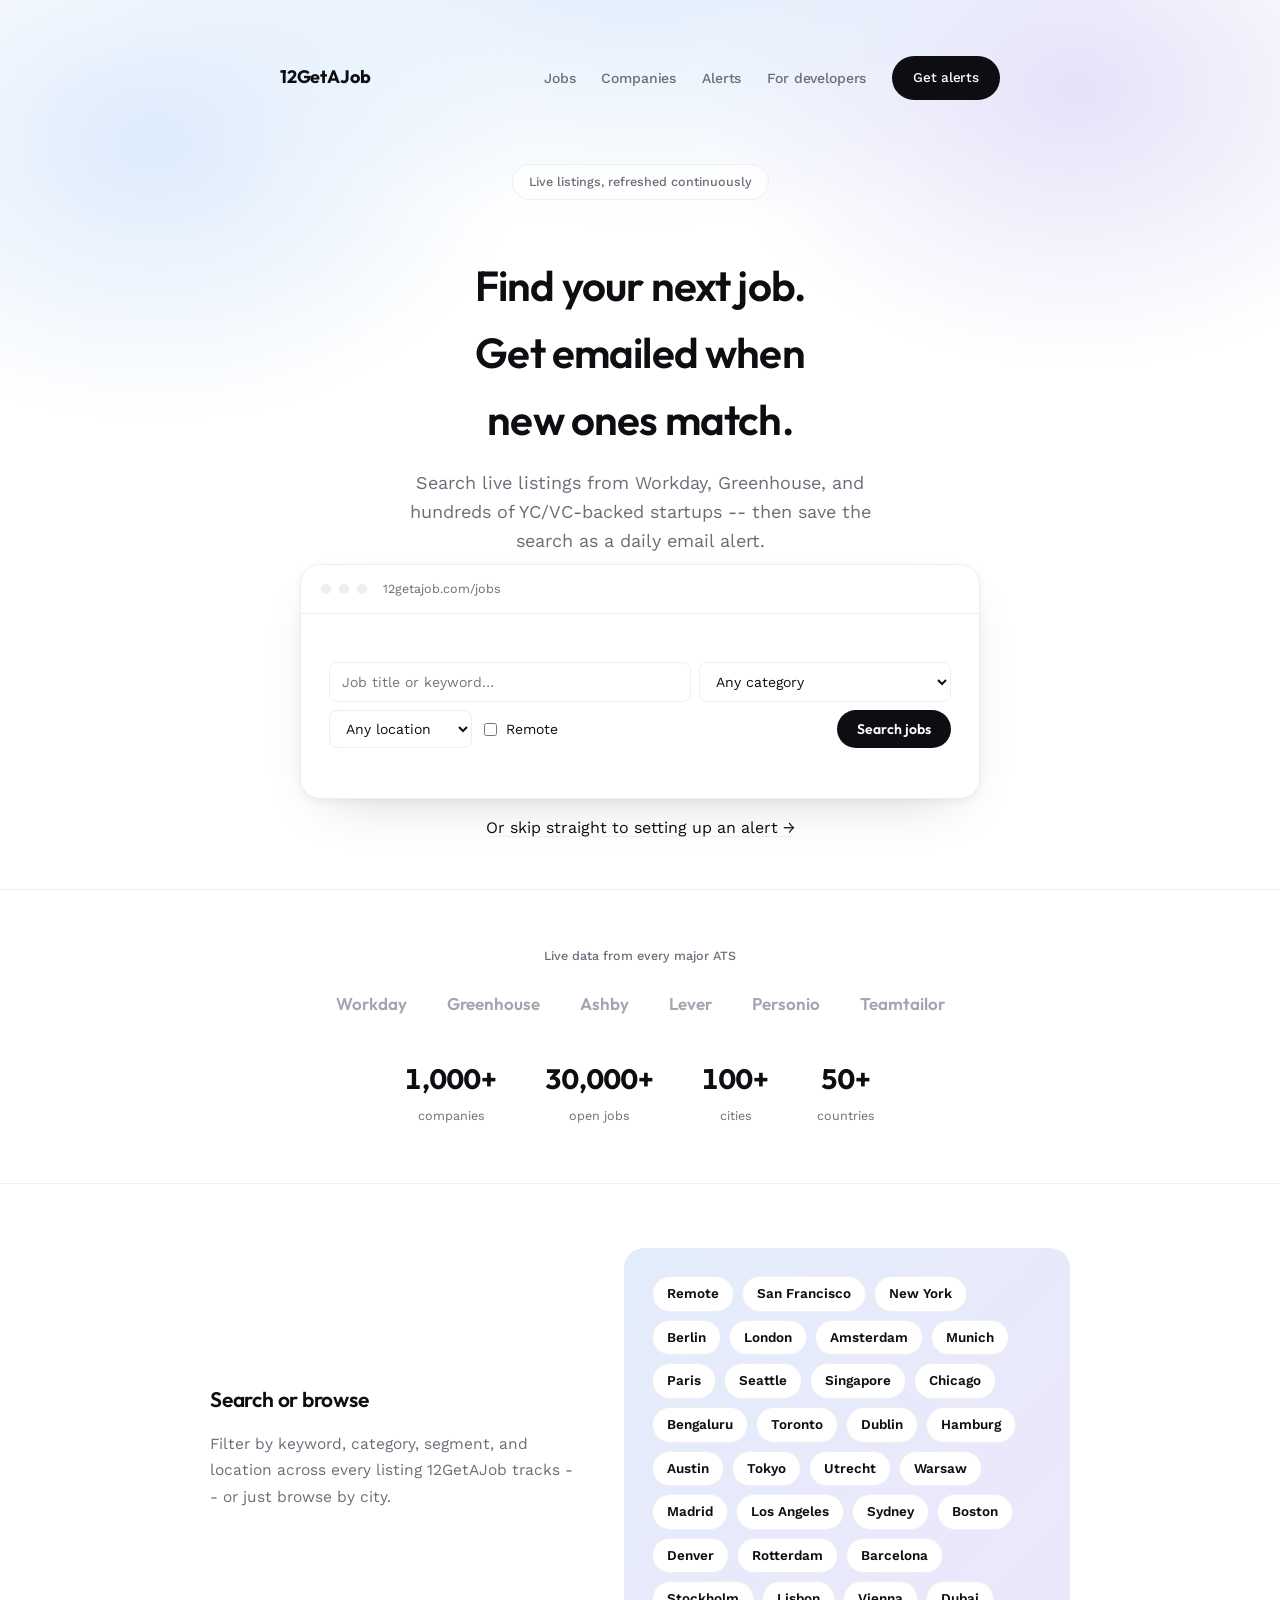
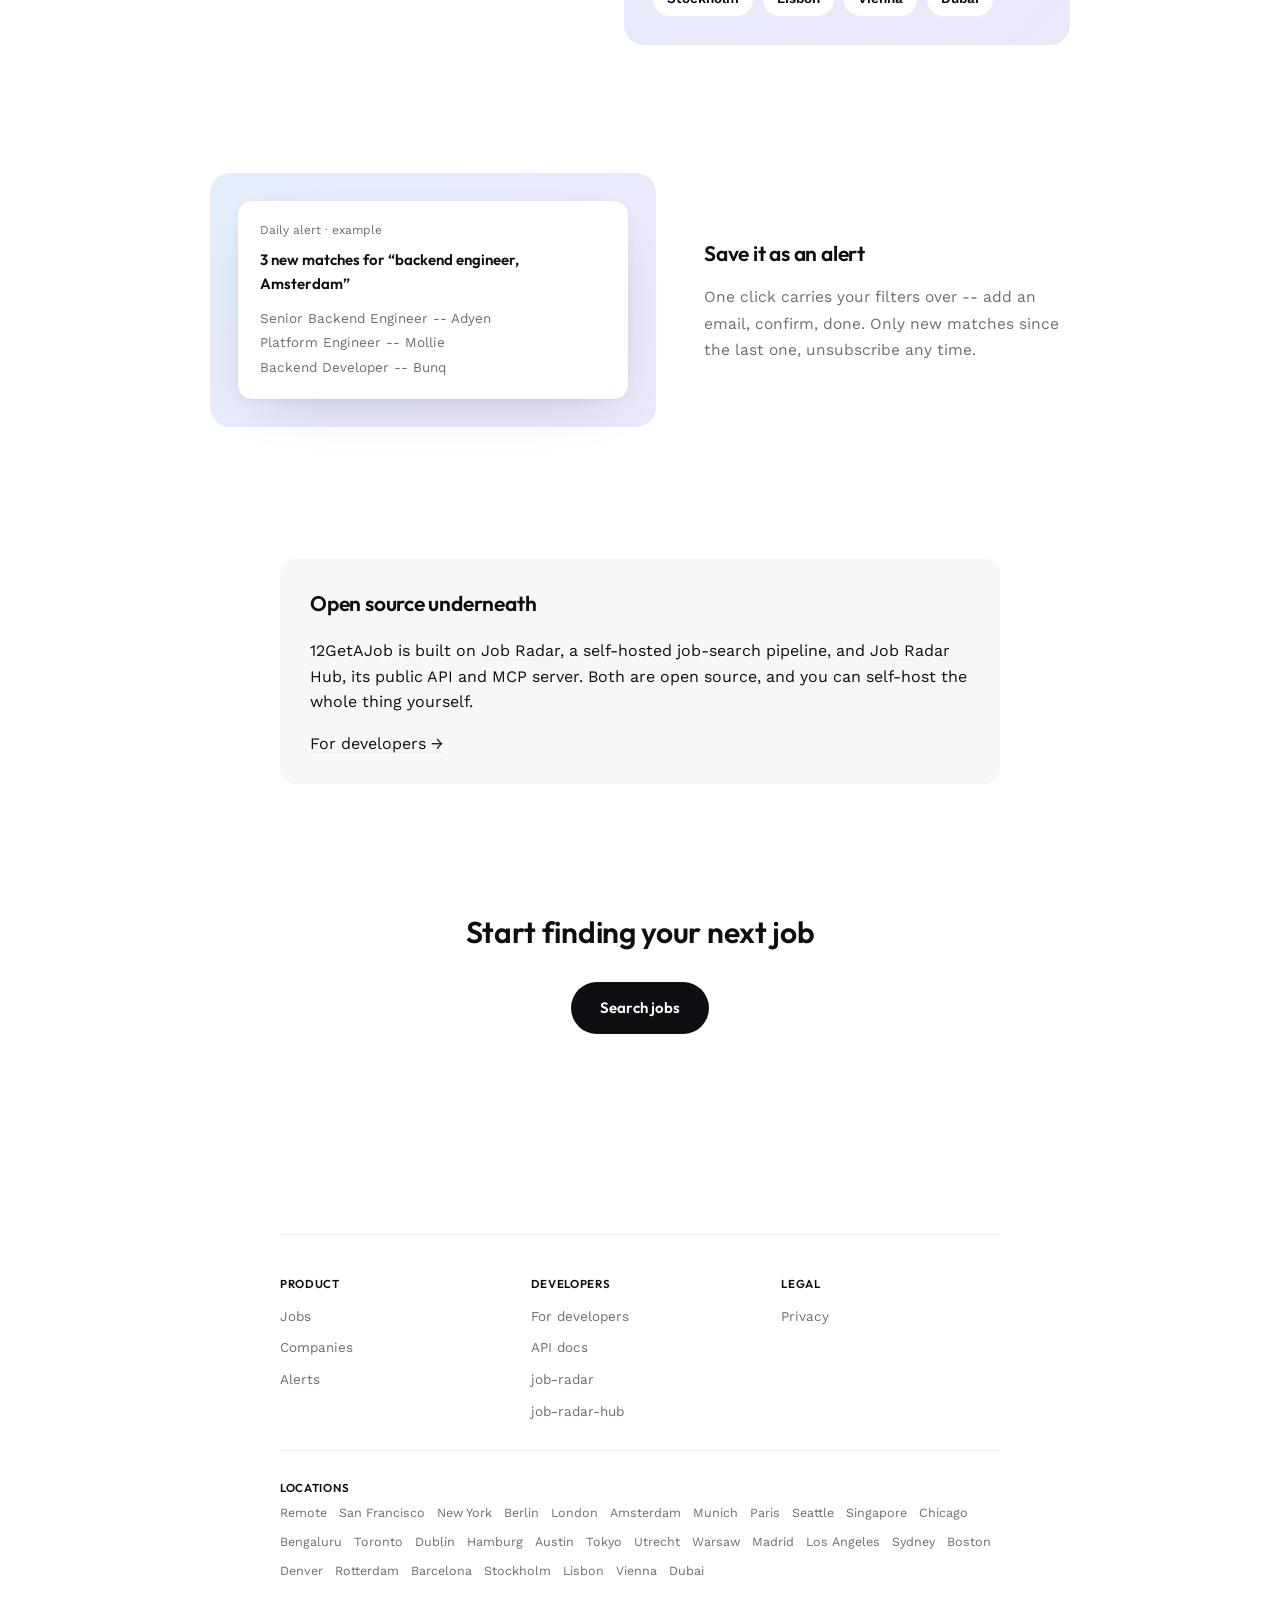
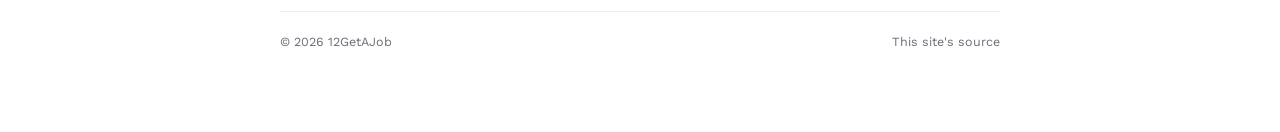
==== commit a4576364: "Stretch .feature-block's columns on mobile instead of shrink-wrapping The previous two attempts (bat" ====
--- a/index.html
+++ b/index.html
@@ -19,7 +19,7 @@
   <link rel="preconnect" href="https://fonts.googleapis.com">
   <link rel="preconnect" href="https://fonts.gstatic.com" crossorigin>
   <link href="https://fonts.googleapis.com/css2?family=Outfit:wght@500;600;700&family=Work+Sans:wght@400;500;600&display=swap" rel="stylesheet">
-  <link rel="stylesheet" href="/assets/style.css?v=8">
+  <link rel="stylesheet" href="/assets/style.css?v=9">
   <script type="module" src="/assets/analytics.js"></script>
 </head>
 <body>
--- a/assets/style.css
+++ b/assets/style.css
@@ -190,20 +190,22 @@
   box-sizing: border-box;
   display: flex;
   align-items: center;
-  /* Promotes this box to its own compositing layer -- without it, iOS
-     Safari has been seen to leave the gradient background painted for an
-     earlier, shorter version of the chip-list inside (#location-chips),
-     missing the row(s) added by a later reflow (e.g. once the Google
-     Fonts swap finishes and chip widths change). Forcing a layer makes
-     Safari recomposite the background against the final content size
-     instead of reusing a stale bitmap. */
-  transform: translateZ(0);
 }
 @media (prefers-color-scheme: dark) {
   .feature-block .visual { background: linear-gradient(135deg, #1c2233 0%, #241f30 100%); }
 }
 @media (max-width: 620px) {
-  .feature-block, .feature-block.reverse { flex-direction: column; }
+  /* .feature-block's own align-items: center (set for the desktop row
+     layout, to vertically center .copy against .visual) carries over
+     into this column layout as cross-axis alignment -- meaning .visual
+     shrink-wraps to its content's width instead of filling the column,
+     leaving its flex-wrap child (#location-chips) to size itself against
+     that ambiguous, not-yet-settled width. Safari has been seen to get
+     this wrong: the chip list wraps against one width while the
+     background box paints to a different (usually narrower) one, so the
+     two disagree at the edges -- explicit stretch removes the ambiguity
+     entirely by giving .visual the column's real, fixed width up front. */
+  .feature-block, .feature-block.reverse { flex-direction: column; align-items: stretch; }
 }
 
 .cta-section {
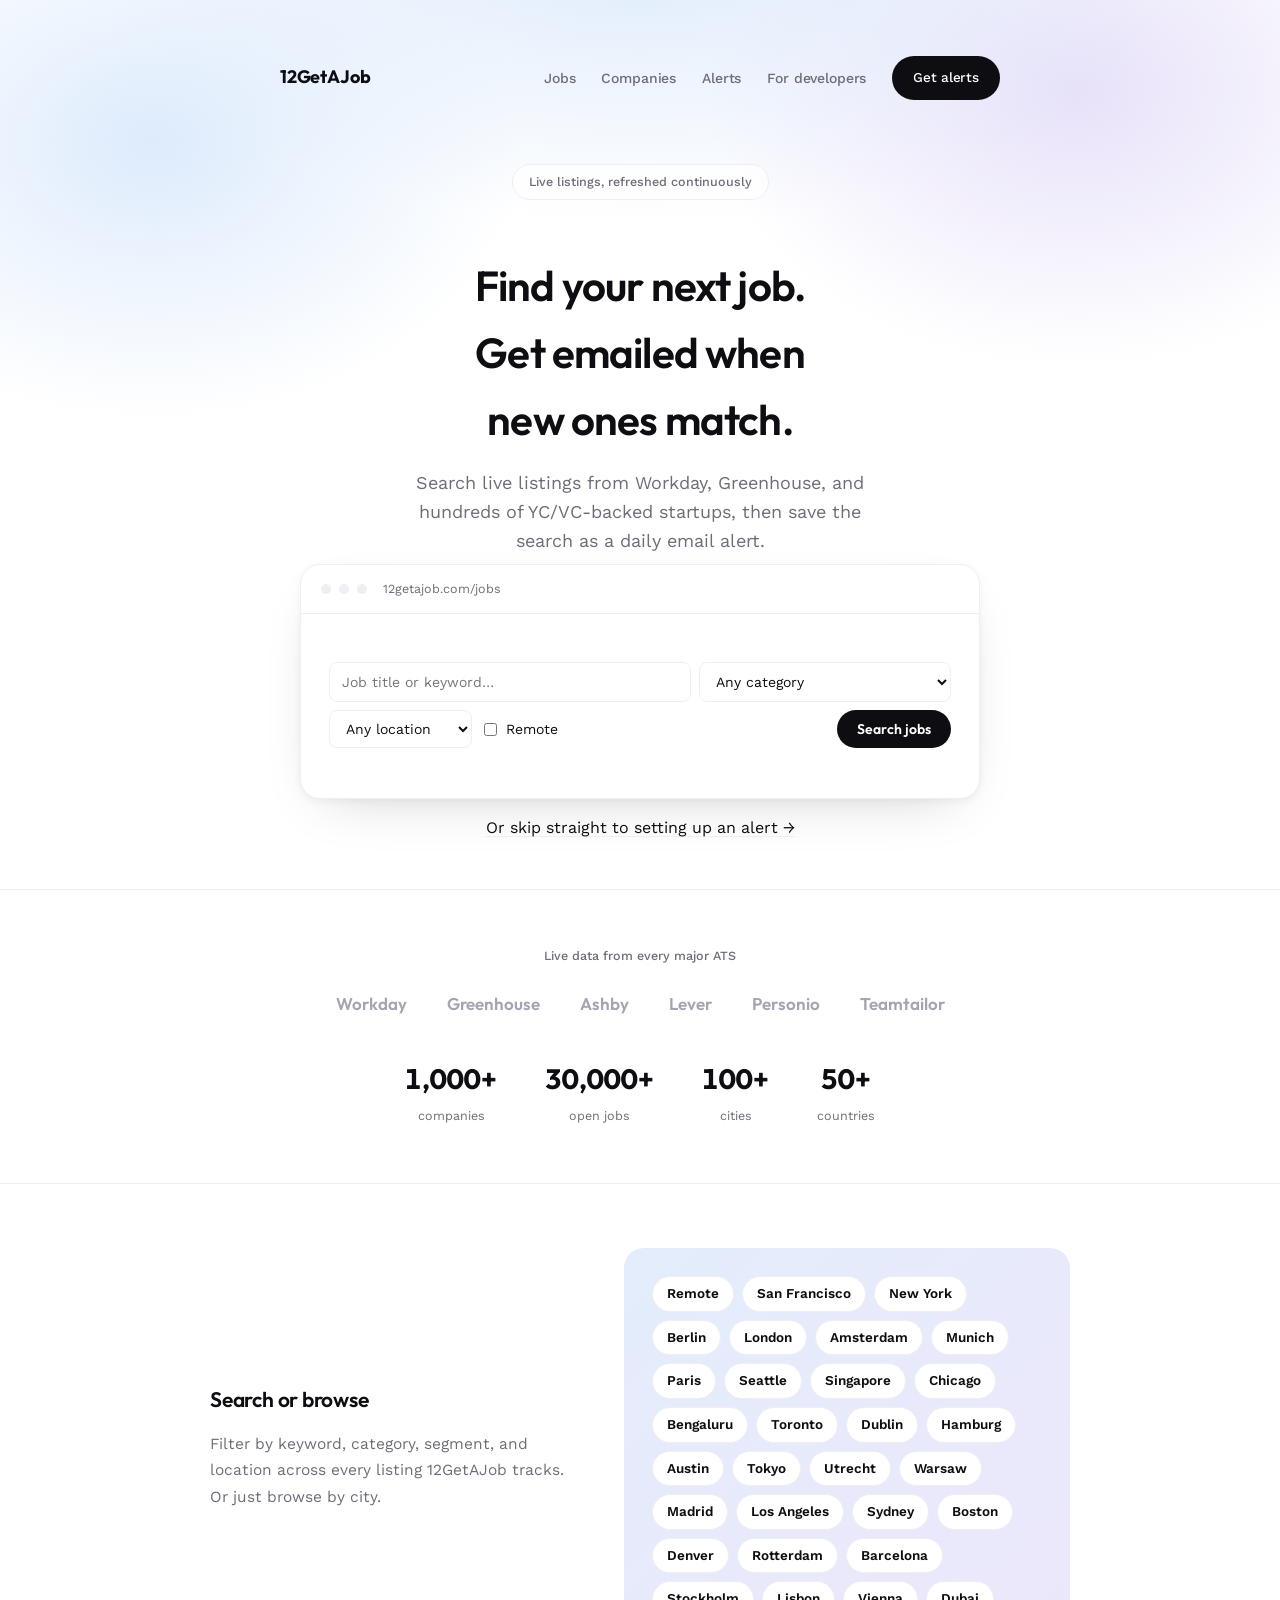
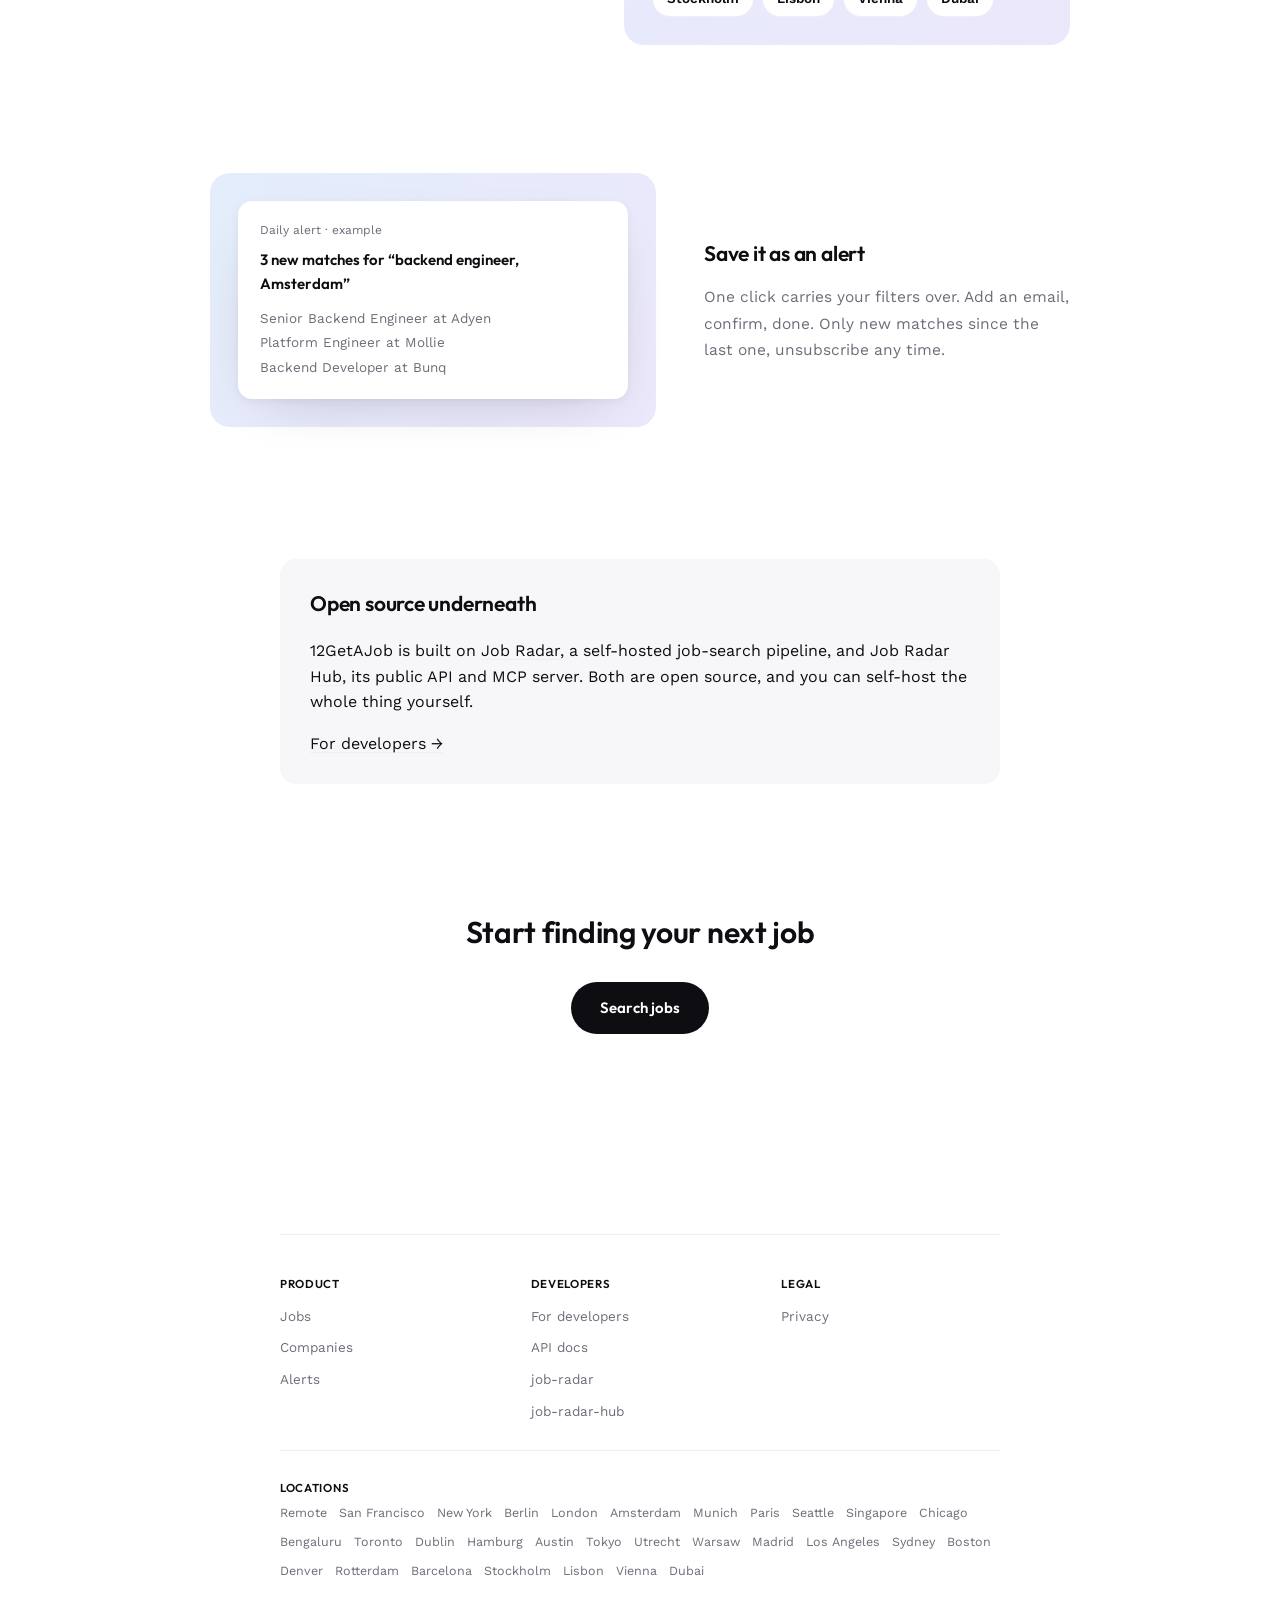
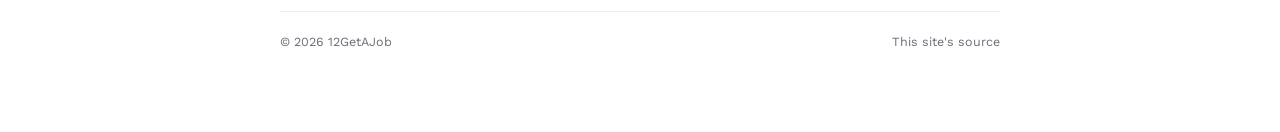
==== commit 165375cc: "Add written city intros below the listings on /jobs/{slug} Each of the 29 city pages now has a short" ====
--- a/index.html
+++ b/index.html
@@ -19,7 +19,7 @@
   <link rel="preconnect" href="https://fonts.googleapis.com">
   <link rel="preconnect" href="https://fonts.gstatic.com" crossorigin>
   <link href="https://fonts.googleapis.com/css2?family=Outfit:wght@500;600;700&family=Work+Sans:wght@400;500;600&display=swap" rel="stylesheet">
-  <link rel="stylesheet" href="/assets/style.css?v=9">
+  <link rel="stylesheet" href="/assets/style.css?v=10">
   <script type="module" src="/assets/analytics.js"></script>
 </head>
 <body>
@@ -41,7 +41,7 @@
         <div style="display: flex; flex-direction: column; align-items: center; text-align: center; padding-top: 24px;">
           <span class="hero-badge">Live listings, refreshed continuously</span>
           <h1 style="max-width: 18ch;">Find your next job. Get emailed when new ones match.</h1>
-          <p class="tagline" style="margin: 12px 0 0; max-width: 44ch;">Search live listings from Workday, Greenhouse, and hundreds of YC/VC-backed startups -- then save the search as a daily email alert.</p>
+          <p class="tagline" style="margin: 12px 0 0; max-width: 44ch;">Search live listings from Workday, Greenhouse, and hundreds of YC/VC-backed startups, then save the search as a daily email alert.</p>
         </div>
 
         <div class="browser-card" style="max-width: 680px; margin-left: auto; margin-right: auto;">
@@ -91,7 +91,7 @@
     <div class="feature-block">
       <div class="copy">
         <h2>Search or browse</h2>
-        <p>Filter by keyword, category, segment, and location across every listing 12GetAJob tracks -- or just browse by city.</p>
+        <p>Filter by keyword, category, segment, and location across every listing 12GetAJob tracks. Or just browse by city.</p>
       </div>
       <div class="visual">
         <div id="location-chips" class="chip-list" style="margin: 0;"></div>
@@ -101,13 +101,13 @@
     <div class="feature-block reverse">
       <div class="copy">
         <h2>Save it as an alert</h2>
-        <p>One click carries your filters over -- add an email, confirm, done. Only new matches since the last one, unsubscribe any time.</p>
+        <p>One click carries your filters over. Add an email, confirm, done. Only new matches since the last one, unsubscribe any time.</p>
       </div>
       <div class="visual">
         <div style="background: var(--surface); border-radius: 14px; padding: 20px 22px; box-shadow: var(--shadow); width: 100%;">
           <div style="font-size: 12px; color: var(--muted); margin-bottom: 8px;">Daily alert &middot; example</div>
           <div style="font-family: 'Outfit', sans-serif; font-weight: 600; font-size: 15px; margin-bottom: 10px;">3 new matches for &ldquo;backend engineer, Amsterdam&rdquo;</div>
-          <div style="font-size: 13.5px; color: var(--muted); line-height: 1.8;">Senior Backend Engineer -- Adyen<br>Platform Engineer -- Mollie<br>Backend Developer -- Bunq</div>
+          <div style="font-size: 13.5px; color: var(--muted); line-height: 1.8;">Senior Backend Engineer at Adyen<br>Platform Engineer at Mollie<br>Backend Developer at Bunq</div>
         </div>
       </div>
     </div>
--- a/assets/style.css
+++ b/assets/style.css
@@ -198,14 +198,22 @@
   /* .feature-block's own align-items: center (set for the desktop row
      layout, to vertically center .copy against .visual) carries over
      into this column layout as cross-axis alignment -- meaning .visual
-     shrink-wraps to its content's width instead of filling the column,
-     leaving its flex-wrap child (#location-chips) to size itself against
-     that ambiguous, not-yet-settled width. Safari has been seen to get
-     this wrong: the chip list wraps against one width while the
-     background box paints to a different (usually narrower) one, so the
-     two disagree at the edges -- explicit stretch removes the ambiguity
-     entirely by giving .visual the column's real, fixed width up front. */
+     shrink-wraps to its content's width instead of filling the column.
+     Explicit stretch gives it the column's real, fixed width up front. */
   .feature-block, .feature-block.reverse { flex-direction: column; align-items: stretch; }
+  /* The actual bug: .visual's own `flex: 1 1 360px` sets a 360px basis
+     meant for desktop's WIDTH (row-direction main axis). Once
+     flex-direction flips to column above, that same basis applies to
+     HEIGHT instead -- .visual's main axis is now vertical -- pinning it
+     near 360px regardless of how tall its content (#location-chips, ~10
+     wrapped rows, 500px+) actually is. .visual's own `align-items:
+     center` then centers that taller content inside the too-short box,
+     so it overflows evenly top AND bottom -- exactly the "first row and
+     last row stick out, middle rows are covered" shape reported, and
+     exactly why the width-focused stretch fix above didn't touch it.
+     flex-basis: auto lets the item's height come from its content
+     instead of a basis value that was never meant for this axis. */
+  .feature-block .visual { flex-basis: auto; }
 }
 
 .cta-section {
@@ -528,3 +536,7 @@
     animation-iteration-count: 1 !important;
   }
 }
+
+/* Written intro under the listings on city pages (/jobs/{slug}). */
+.city-guide { margin-top: 48px; }
+.city-guide p { font-size: 15.5px; line-height: 1.7; color: var(--muted); max-width: 65ch; }
